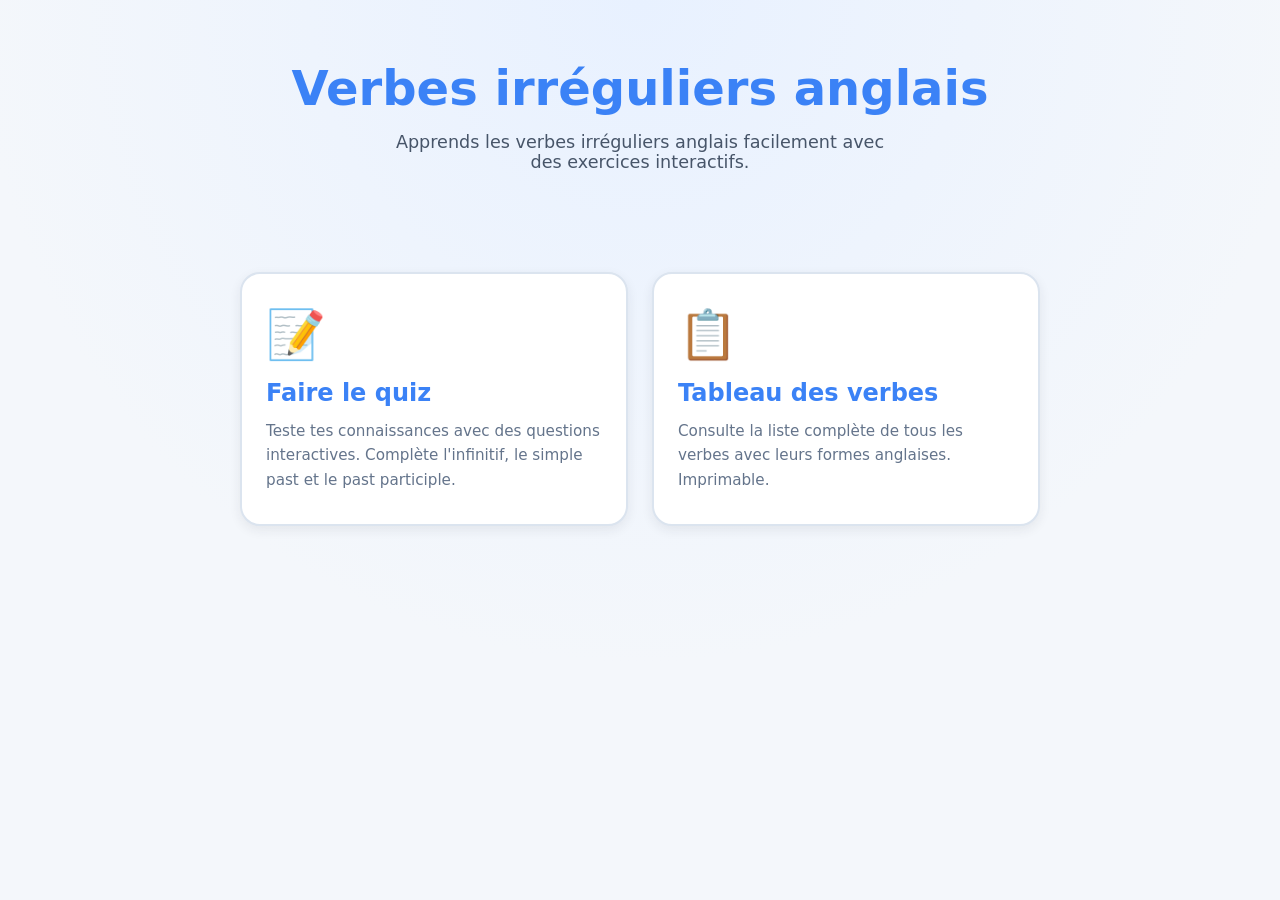
==== accueil.html @ 21faef84 "Commit initial" ====
<!DOCTYPE html>
<html lang="fr">
<head>
  <meta charset="UTF-8" />
  <meta name="viewport" content="width=device-width, initial-scale=1.0" />
  <title>Verbes irréguliers anglais</title>
  <link rel="stylesheet" href="styles-accueil.css" />
</head>
<body>
  <main class="container">
    <div class="hero">
      <h1>Verbes irréguliers anglais</h1>
      <p>Apprends les verbes irréguliers anglais facilement avec des exercices interactifs.</p>
    </div>

    <section class="options">
      <a href="index.html" class="option-card">
        <div class="option-icon">📝</div>
        <h2>Faire le quiz</h2>
        <p>Teste tes connaissances avec des questions interactives. Complète l'infinitif, le simple past et le past participle.</p>
      </a>

      <a href="verbes.html" class="option-card">
        <div class="option-icon">📋</div>
        <h2>Tableau des verbes</h2>
        <p>Consulte la liste complète de tous les verbes avec leurs formes anglaises. Imprimable.</p>
      </a>
    </section>

    <section class="scores-section" id="scores-section" hidden>
      <h2>📊 Historique des scores</h2>
      <div class="scores-table-container">
        <table class="scores-table">
          <thead>
            <tr>
              <th>Date</th>
              <th>Type</th>
              <th>Score</th>
              <th>Durée</th>
              <th>Erreurs</th>
              <th>Action</th>
            </tr>
          </thead>
          <tbody id="scores-tbody">
          </tbody>
        </table>
      </div>
      <button id="clear-history-btn" class="secondary">Effacer l'historique</button>
    </section>
  </main>

  <script>
    function loadScores() {
      const history = JSON.parse(localStorage.getItem("quizHistory") || "[]");
      const scoresSection = document.getElementById("scores-section");
      const scoresTbody = document.getElementById("scores-tbody");

      if (!history.length) {
        scoresSection.hidden = true;
        return;
      }

      scoresSection.hidden = false;
      scoresTbody.innerHTML = "";

      history.forEach((record, index) => {
        const date = new Date(record.date).toLocaleString("fr-FR", { dateStyle: "short", timeStyle: "short" });
        const typeLabel = record.type === "errors" ? "Reprise erreurs" : "Quiz complet";
        const percentage = Math.round((record.score / record.total) * 100);
        const duration = formatTime(record.duration || 0);
        const errorsList = record.errors.length > 0 ? record.errors.join(", ") : "Aucune";

        const row = document.createElement("tr");
        row.innerHTML = `
          <td>${date}</td>
          <td>${typeLabel}</td>
          <td><strong>${record.score}/${record.total}</strong> (${percentage}%)</td>
          <td>${duration}</td>
          <td>${errorsList}</td>
          <td><a href="index.html" class="replay-link">Rejouer</a></td>
        `;
        scoresTbody.appendChild(row);
      });
    }

    function formatTime(seconds) {
      const mins = String(Math.floor(seconds / 60)).padStart(2, "0");
      const secs = String(seconds % 60).padStart(2, "0");
      return `${mins}:${secs}`;
    }

    document.getElementById("clear-history-btn").addEventListener("click", () => {
      if (confirm("Êtes-vous sûr de vouloir effacer tout l'historique ?")) {
        localStorage.removeItem("quizHistory");
        loadScores();
      }
    });

    loadScores();
  </script>
</body>
</html>
---- styles-accueil.css ----
:root {
  --bg: #f4f7fb;
  --card: #ffffff;
  --text: #19202d;
  --primary: #3b82f6;
  --border: #dbe4ef;
}

* {
  box-sizing: border-box;
}

body {
  margin: 0;
  font-family: Inter, system-ui, -apple-system, BlinkMacSystemFont, "Segoe UI", sans-serif;
  background: radial-gradient(circle at top, #e8f1ff 0%, var(--bg) 60%);
  color: var(--text);
  min-height: 100vh;
  padding: 20px;
}

.container {
  max-width: 800px;
  margin: 0 auto;
}

.hero {
  text-align: center;
  margin-bottom: 60px;
  padding: 40px 20px;
}

h1 {
  margin: 0 0 16px;
  font-size: clamp(2rem, 5vw, 3rem);
  color: var(--primary);
}

.hero p {
  margin: 0;
  font-size: 1.1rem;
  color: #475569;
  max-width: 500px;
  margin-left: auto;
  margin-right: auto;
}

.options {
  display: grid;
  grid-template-columns: repeat(auto-fit, minmax(280px, 1fr));
  gap: 24px;
  margin-bottom: 40px;
}

.option-card {
  display: block;
  background: var(--card);
  border: 2px solid var(--border);
  border-radius: 20px;
  padding: 32px 24px;
  text-decoration: none;
  color: var(--text);
  transition: all 0.25s ease;
  box-shadow: 0 4px 12px rgba(32, 40, 56, 0.08);
}

.option-card:hover {
  border-color: var(--primary);
  box-shadow: 0 12px 32px rgba(59, 130, 246, 0.15);
  transform: translateY(-4px);
}

.option-icon {
  font-size: 3rem;
  margin-bottom: 16px;
}

.option-card h2 {
  margin: 0 0 12px;
  font-size: 1.5rem;
  color: var(--primary);
}

.option-card p {
  margin: 0;
  color: #64748b;
  line-height: 1.6;
  font-size: 0.95rem;
}

@media (max-width: 600px) {
  .hero {
    margin-bottom: 40px;
    padding: 20px 10px;
  }

  .options {
    grid-template-columns: 1fr;
  }
}

.scores-section {
  background: var(--card);
  border-radius: 20px;
  padding: 32px 24px;
  box-shadow: 0 4px 12px rgba(32, 40, 56, 0.08);
  margin-top: 40px;
}

.scores-section h2 {
  margin: 0 0 24px;
  font-size: 1.5rem;
  color: var(--primary);
}

.scores-table-container {
  overflow-x: auto;
  margin-bottom: 20px;
}

.scores-table {
  width: 100%;
  border-collapse: collapse;
  font-size: 0.95rem;
}

.scores-table thead {
  background: #f0f4f9;
}

.scores-table th {
  padding: 12px 16px;
  text-align: left;
  font-weight: 600;
  color: var(--primary);
  border-bottom: 2px solid var(--border);
}

.scores-table td {
  padding: 12px 16px;
  border-bottom: 1px solid var(--border);
}

.scores-table tbody tr:hover {
  background: #f9fafc;
}

.scores-table strong {
  color: var(--primary);
}

.replay-link {
  display: inline-block;
  padding: 6px 12px;
  background: var(--primary);
  color: white;
  text-decoration: none;
  border-radius: 6px;
  font-size: 0.85rem;
  transition: all 0.2s ease;
}

.replay-link:hover {
  background: #2563eb;
  transform: scale(1.05);
}

#clear-history-btn {
  background: #ef4444;
  color: white;
  border: none;
  padding: 10px 16px;
  border-radius: 8px;
  cursor: pointer;
  font-size: 0.95rem;
  transition: all 0.2s ease;
}

#clear-history-btn:hover {
  background: #dc2626;
}

@media (max-width: 600px) {
  .scores-section {
    padding: 20px 16px;
  }

  .scores-table {
    font-size: 0.85rem;
  }

  .scores-table th,
  .scores-table td {
    padding: 8px 10px;
  }
}
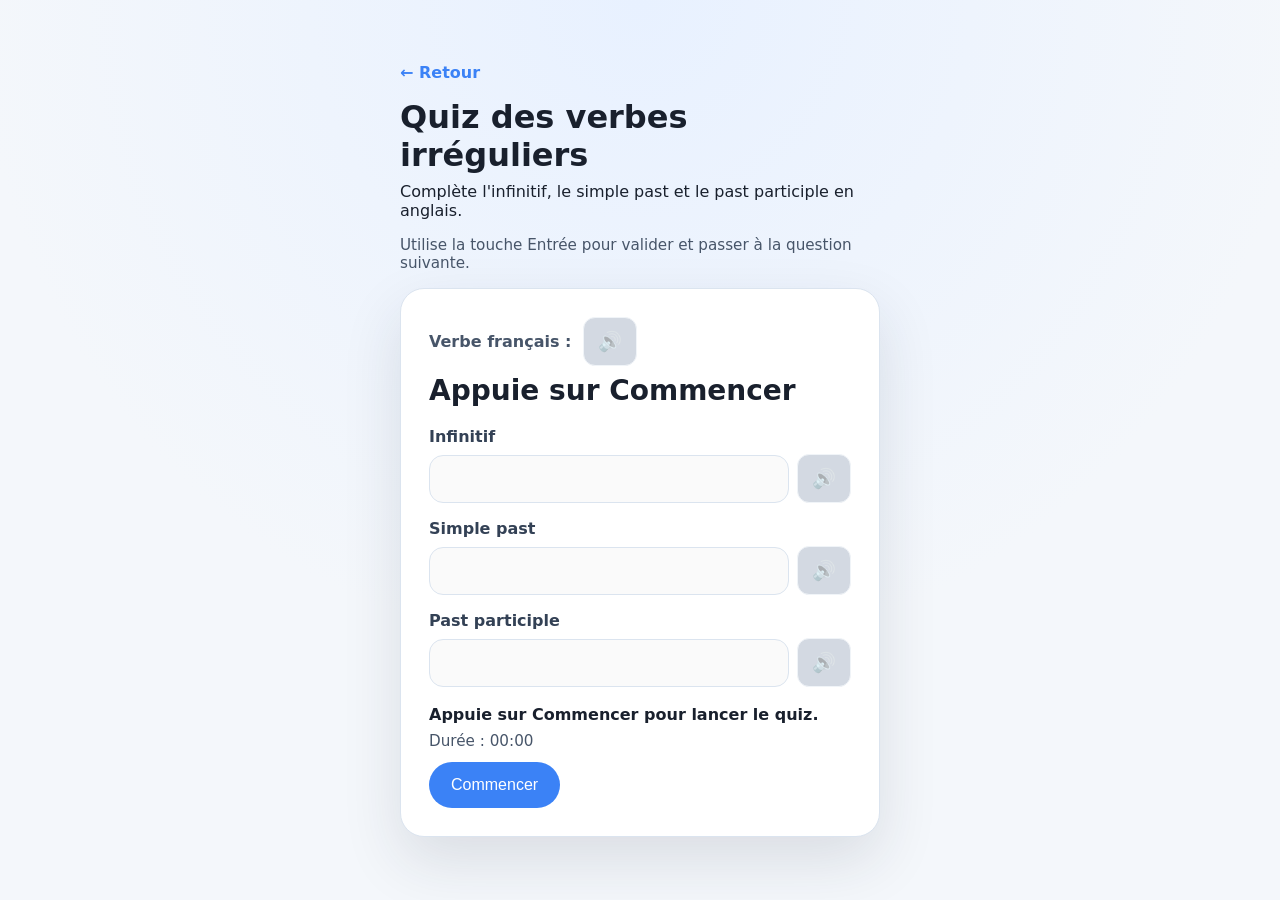
==== commit 1f1cc52d: "inversion accueil et index" ====
--- a/accueil.html
+++ b/accueil.html
@@ -3,101 +3,73 @@
 <head>
   <meta charset="UTF-8" />
   <meta name="viewport" content="width=device-width, initial-scale=1.0" />
-  <title>Verbes irréguliers anglais</title>
-  <link rel="stylesheet" href="styles-accueil.css" />
+  <title>Quiz des verbes irréguliers</title>
+  <link rel="stylesheet" href="styles.css" />
 </head>
 <body>
   <main class="container">
-    <div class="hero">
-      <h1>Verbes irréguliers anglais</h1>
-      <p>Apprends les verbes irréguliers anglais facilement avec des exercices interactifs.</p>
-    </div>
+    <a href="index.html" class="back-link">← Retour</a>
+    <h1>Quiz des verbes irréguliers</h1>
+    <p>Complète l'infinitif, le simple past et le past participle en anglais.</p>
+    <p class="hint">Utilise la touche Entrée pour valider et passer à la question suivante.</p>
 
-    <section class="options">
-      <a href="index.html" class="option-card">
-        <div class="option-icon">📝</div>
-        <h2>Faire le quiz</h2>
-        <p>Teste tes connaissances avec des questions interactives. Complète l'infinitif, le simple past et le past participle.</p>
-      </a>
+    <section class="card" id="quiz-card">
+      <div id="question-zone">
+        <div class="verb-header">
+          <p class="label">Verbe français :</p>
+          <button id="speak-verb" type="button" class="speak-btn" disabled title="Écouter la prononciation">🔊</button>
+        </div>
+        <h2 id="question">Appuie sur Commencer</h2>
+      </div>
 
-      <a href="verbes.html" class="option-card">
-        <div class="option-icon">📋</div>
-        <h2>Tableau des verbes</h2>
-        <p>Consulte la liste complète de tous les verbes avec leurs formes anglaises. Imprimable.</p>
-      </a>
-    </section>
+      <form id="quiz-form">
+        <div class="field">
+          <label for="infinitive">Infinitif</label>
+          <div class="input-with-speaker">
+            <input type="text" id="infinitive" autocomplete="off" disabled />
+            <button id="speak-infinitive" type="button" class="speak-btn" disabled title="Écouter">🔊</button>
+          </div>
+        </div>
 
-    <section class="scores-section" id="scores-section" hidden>
-      <h2>📊 Historique des scores</h2>
-      <div class="scores-table-container">
-        <table class="scores-table">
-          <thead>
-            <tr>
-              <th>Date</th>
-              <th>Type</th>
-              <th>Score</th>
-              <th>Durée</th>
-              <th>Erreurs</th>
-              <th>Action</th>
-            </tr>
-          </thead>
-          <tbody id="scores-tbody">
-          </tbody>
-        </table>
+        <div class="field">
+          <label for="simple-past">Simple past</label>
+          <div class="input-with-speaker">
+            <input type="text" id="simple-past" autocomplete="off" disabled />
+            <button id="speak-simple-past" type="button" class="speak-btn" disabled title="Écouter">🔊</button>
+          </div>
+        </div>
+
+        <div class="field">
+          <label for="past-participle">Past participle</label>
+          <div class="input-with-speaker">
+            <input type="text" id="past-participle" autocomplete="off" disabled />
+            <button id="speak-past-participle" type="button" class="speak-btn" disabled title="Écouter">🔊</button>
+          </div>
+        </div>
+      </form>
+
+      <div id="feedback"></div>
+
+      <div id="history-card" class="history-card" hidden>
+        <h3>Historique des scores</h3>
+        <p id="history-summary"></p>
+        <button id="retry-errors-btn" class="secondary">Recommencer les verbes en erreur</button>
       </div>
-      <button id="clear-history-btn" class="secondary">Effacer l'historique</button>
+
+      <div class="footer">
+        <div>
+          <p id="status">Appuie sur Commencer pour lancer le quiz.</p>
+          <p id="timer">Durée : 00:00</p>
+        </div>
+        <div class="button-group">
+          <button id="submit-btn" type="button">Commencer</button>
+          <button id="next-btn" type="button" hidden>Suivant</button>
+        </div>
+      </div>
     </section>
   </main>
 
-  <script>
-    function loadScores() {
-      const history = JSON.parse(localStorage.getItem("quizHistory") || "[]");
-      const scoresSection = document.getElementById("scores-section");
-      const scoresTbody = document.getElementById("scores-tbody");
-
-      if (!history.length) {
-        scoresSection.hidden = true;
-        return;
-      }
-
-      scoresSection.hidden = false;
-      scoresTbody.innerHTML = "";
-
-      history.forEach((record, index) => {
-        const date = new Date(record.date).toLocaleString("fr-FR", { dateStyle: "short", timeStyle: "short" });
-        const typeLabel = record.type === "errors" ? "Reprise erreurs" : "Quiz complet";
-        const percentage = Math.round((record.score / record.total) * 100);
-        const duration = formatTime(record.duration || 0);
-        const errorsList = record.errors.length > 0 ? record.errors.join(", ") : "Aucune";
-
-        const row = document.createElement("tr");
-        row.innerHTML = `
-          <td>${date}</td>
-          <td>${typeLabel}</td>
-          <td><strong>${record.score}/${record.total}</strong> (${percentage}%)</td>
-          <td>${duration}</td>
-          <td>${errorsList}</td>
-          <td><a href="index.html" class="replay-link">Rejouer</a></td>
-        `;
-        scoresTbody.appendChild(row);
-      });
-    }
-
-    function formatTime(seconds) {
-      const mins = String(Math.floor(seconds / 60)).padStart(2, "0");
-      const secs = String(seconds % 60).padStart(2, "0");
-      return `${mins}:${secs}`;
-    }
-
-    document.getElementById("clear-history-btn").addEventListener("click", () => {
-      if (confirm("Êtes-vous sûr de vouloir effacer tout l'historique ?")) {
-        localStorage.removeItem("quizHistory");
-        loadScores();
-      }
-    });
-
-    loadScores();
-  </script>
+  <script src="script.js"></script>
 </body>
 </html>
 
--- a/styles.css
+++ b/styles.css
@@ -0,0 +1,238 @@
+:root {
+  --bg: #f4f7fb;
+  --card: #ffffff;
+  --text: #19202d;
+  --primary: #3b82f6;
+  --success: #16a34a;
+  --danger: #dc2626;
+  --border: #dbe4ef;
+}
+
+* {
+  box-sizing: border-box;
+}
+
+body {
+  margin: 0;
+  font-family: Inter, system-ui, -apple-system, BlinkMacSystemFont, "Segoe UI", sans-serif;
+  background: radial-gradient(circle at top, #e8f1ff 0%, var(--bg) 60%);
+  color: var(--text);
+  min-height: 100vh;
+  display: grid;
+  place-items: center;
+}
+
+.container {
+  width: min(520px, calc(100% - 32px));
+  padding: 20px;
+}
+
+.back-link {
+  display: inline-block;
+  margin-bottom: 16px;
+  color: var(--primary);
+  text-decoration: none;
+  font-weight: 600;
+  transition: color 0.15s ease;
+}
+
+.back-link:hover {
+  color: #2563eb;
+}
+
+h1 {
+  margin: 0 0 8px;
+  font-size: clamp(2rem, 2.5vw, 2.5rem);
+}
+
+p {
+  margin: 0 0 16px;
+}
+
+.card {
+  background: var(--card);
+  border: 1px solid var(--border);
+  border-radius: 24px;
+  box-shadow: 0 24px 60px rgba(32, 40, 56, 0.12);
+  padding: 28px;
+}
+
+#question-zone {
+  margin-bottom: 20px;
+}
+
+.verb-header {
+  display: flex;
+  align-items: center;
+  gap: 12px;
+  margin-bottom: 8px;
+}
+
+.label {
+  margin-bottom: 0;
+  color: #475569;
+  font-weight: 600;
+}
+
+#question {
+  margin: 0;
+  font-size: 1.75rem;
+}
+
+.hint {
+  margin: 0 0 16px;
+  color: #475569;
+  font-size: 0.95rem;
+}
+
+#quiz-form {
+  display: grid;
+  gap: 16px;
+  margin-bottom: 18px;
+}
+
+.field {
+  display: grid;
+  gap: 8px;
+}
+
+label {
+  font-weight: 700;
+  color: #334155;
+}
+
+.input-with-speaker {
+  display: flex;
+  gap: 8px;
+  align-items: center;
+}
+
+input {
+  flex: 1;
+  width: 100%;
+  border: 1px solid var(--border);
+  border-radius: 14px;
+  padding: 14px 16px;
+  font-size: 1rem;
+  outline: none;
+  transition: border-color 0.15s ease, box-shadow 0.15s ease;
+}
+
+input:focus {
+  border-color: var(--primary);
+  box-shadow: 0 0 0 4px rgba(59, 130, 246, 0.12);
+}
+
+input.correct {
+  border-color: #34d399;
+  background: #ecfdf5;
+}
+
+input.wrong {
+  border-color: #f87171;
+  background: #fef2f2;
+}
+
+.speak-btn {
+  border: 1px solid var(--border);
+  border-radius: 12px;
+  background: #f8fafc;
+  color: var(--text);
+  padding: 12px 14px;
+  font-size: 1.2rem;
+  cursor: pointer;
+  transition: all 0.15s ease;
+  flex-shrink: 0;
+}
+
+.speak-btn:hover:not(:disabled) {
+  border-color: var(--primary);
+  background: #eff6ff;
+}
+
+.speak-btn:active:not(:disabled) {
+  transform: scale(0.95);
+}
+
+.speak-btn:disabled {
+  opacity: 0.4;
+  cursor: default;
+}
+
+#feedback {
+  margin-bottom: 16px;
+}
+
+#feedback p {
+  margin: 0 0 8px;
+  line-height: 1.5;
+}
+
+.history-card {
+  background: #f8fafc;
+  border: 1px solid #cbd5e1;
+  border-radius: 18px;
+  padding: 18px 20px;
+  margin-bottom: 18px;
+}
+
+.history-card h3 {
+  margin: 0 0 10px;
+  font-size: 1rem;
+  color: #1d4ed8;
+}
+
+.history-card p {
+  margin: 0 0 12px;
+  line-height: 1.5;
+  color: #334155;
+}
+
+.button-group {
+  display: flex;
+  gap: 12px;
+  flex-wrap: wrap;
+}
+
+.footer {
+  display: flex;
+  justify-content: space-between;
+  align-items: center;
+  gap: 12px;
+  flex-wrap: wrap;
+}
+
+#status {
+  margin: 0;
+  font-weight: 600;
+}
+
+#timer {
+  margin: 8px 0 0;
+  color: #475569;
+  font-size: 0.95rem;
+}
+
+button {
+  border: none;
+  border-radius: 999px;
+  background: var(--primary);
+  color: white;
+  padding: 14px 22px;
+  font-size: 1rem;
+  cursor: pointer;
+  transition: background 0.15s ease;
+}
+
+button.secondary {
+  background: #64748b;
+}
+
+button:hover {
+  background: #2563eb;
+}
+
+button:disabled {
+  background: #94a3b8;
+  cursor: default;
+}
